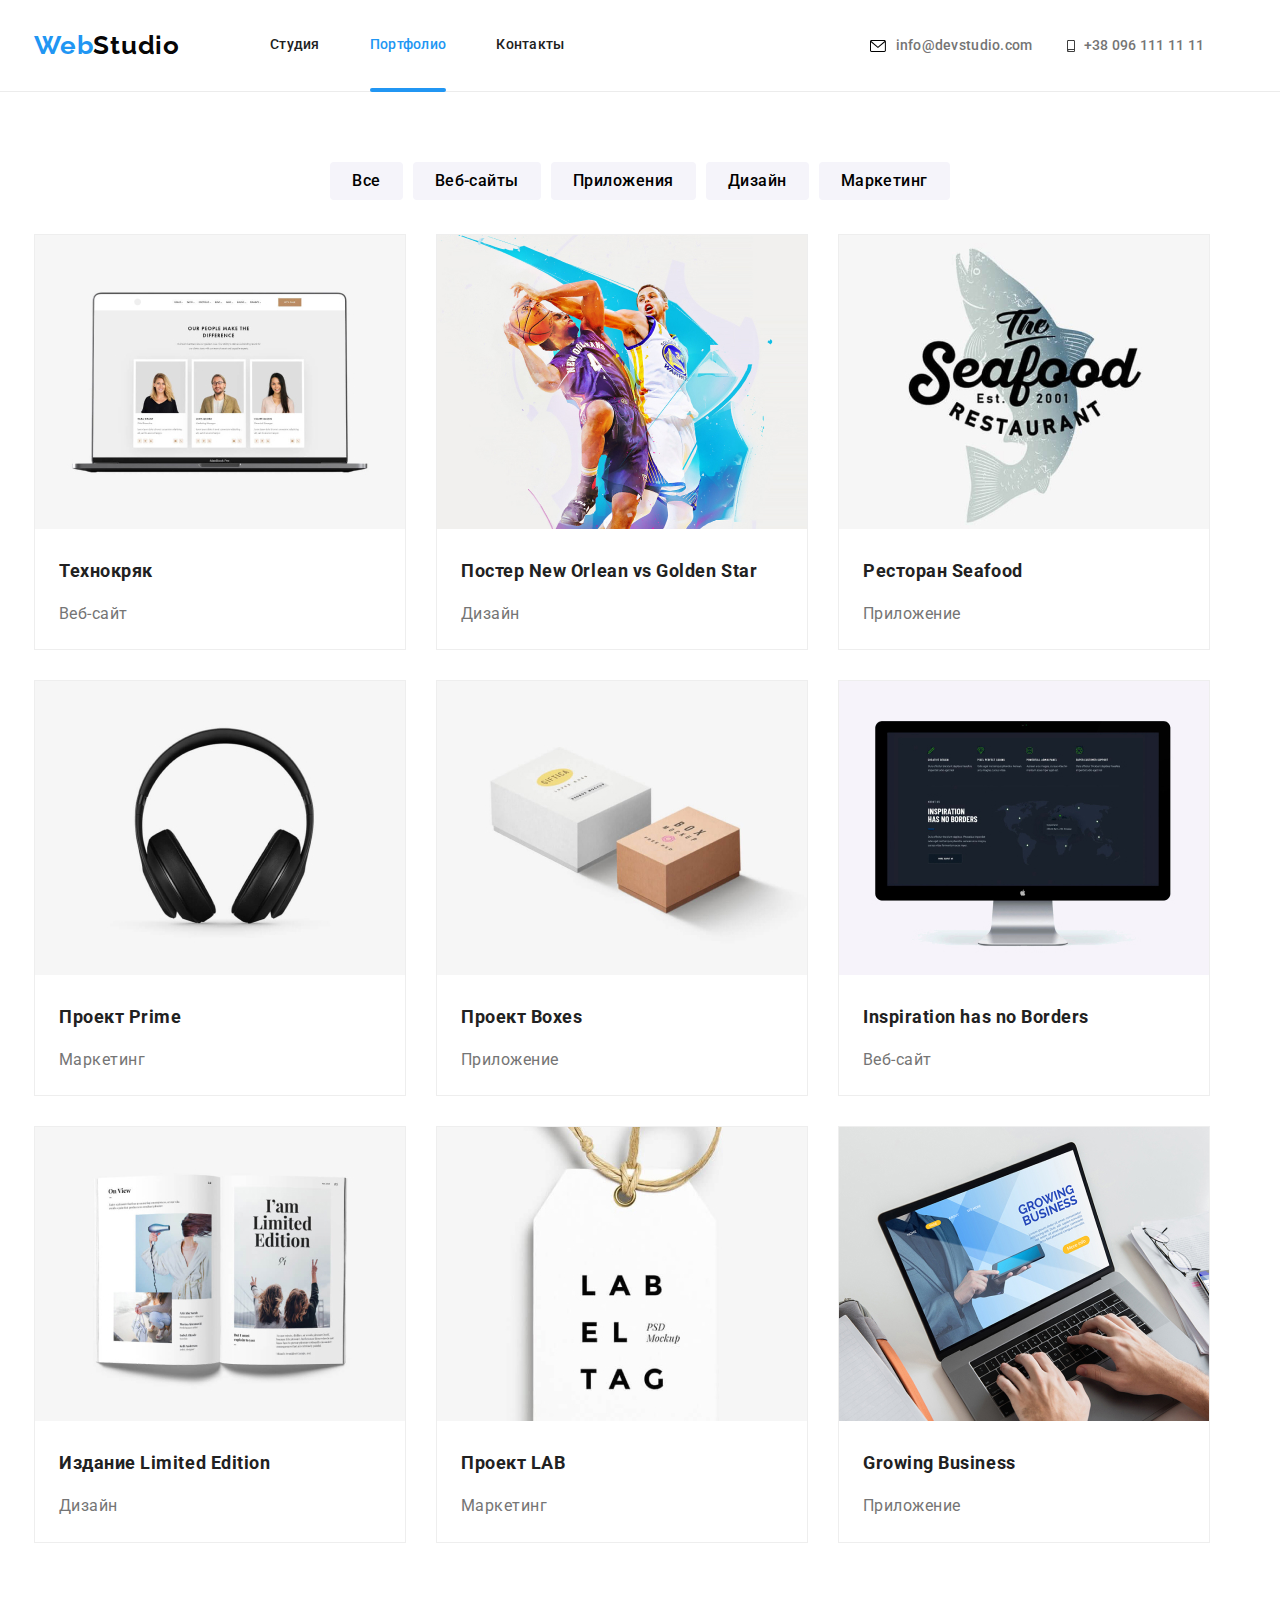
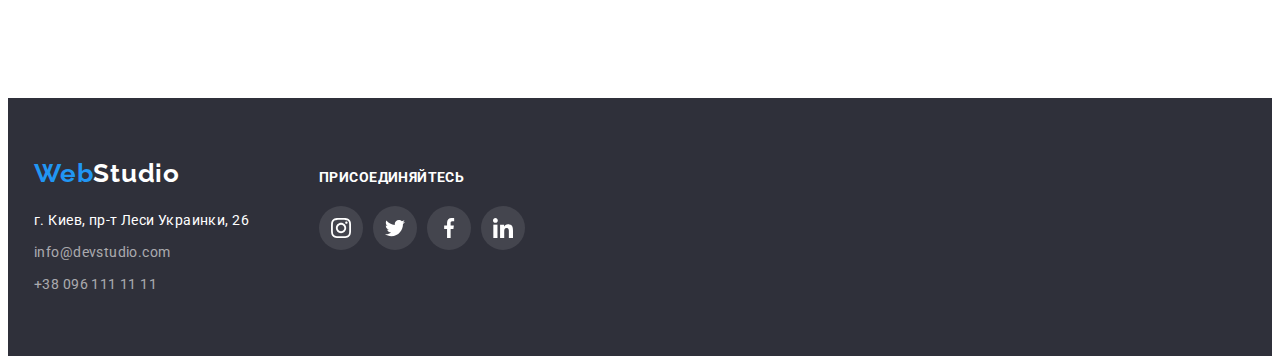
==== portfolio.html @ 9067aaf4 "g" ====
<!DOCTYPE html>
<html lang="ru">

<head>
    <meta charset="UTF-8">
    <meta http-equiv="X-UA-Compatible" content="IE=edge">
    <meta name="viewport" content="width=device-width, initial-scale=1.0">
    <title>home work 2</title>
    <link rel="preconnect" href="https://fonts.gstatic.com" />
    <link
        href="https://fonts.googleapis.com/css2?family=Raleway:wght@700&family=Roboto:wght@400;500;700;900&display=swap"
        rel="stylesheet" />
    <link rel="stylesheet" href="https://cdnjs.cloudflare.com/ajax/libs/modern-normalize/1.1.0/modern-normalize.min.css"
        integrity="sha512-wpPYUAdjBVSE4KJnH1VR1HeZfpl1ub8YT/NKx4PuQ5NmX2tKuGu6U/JRp5y+Y8XG2tV+wKQpNHVUX03MfMFn9Q=="
        crossorigin="anonymous" referrerpolicy="no-referrer" />
    <link rel="stylesheet" href="css/portfolio.css" />
</head>

<body>
    <!--Верхня лінія-->
    <header data-header class="header">
        <div class="container header-container">
            <a class="logo" href="./index.html"> <span class="logo-1">Web</span><span class="logo-2">Studio</span></a>
            <div class="header-nav-container">
                <nav class="header-nav">
                    <ul class="header-list">
                        <li class="header-item header-item1"><a class="header-link-1" href="index.html">Студия</a></li>
                        <li class="header-item header-item2"><a class="header-link-2"
                                href="portfolio.html">Портфолио</a>
                        </li>
                        <li class="header-item header-item3"><a class="header-link-3" href=""> Контакты</a></li>
                    </ul>
                </nav>
                <ul class="header-contacts">

                    <li class="header-contacts-item">

                        <a class="header-e-mail" href="mailto:info@devstudio.com"><svg class="header-icon" width="16"
                                height="12">
                                <use href="./images/icons/icons.svg#envelope-hover"></use>
                            </svg>info@devstudio.com
                        </a>
                    </li>
                    <li class="header-contacts-item">

                        <a class="header-tel" href="tel:+380961111111"><svg class="header-icon" width="16" height="12">
                                <use href="./images/icons/icons.svg#smartphone"></use>
                            </svg>+38 096 111 11 11
                        </a>
                    </li>
                </ul>
            </div>
        </div>
    </header>
    <main>
        <!-- portfolio -->
        <h2 hidden>Портфолио</h2>
        <section class="portfolio">
            <div class="container container-portfolio">
                <!-- Filters -->
                <ul class="filters-list">
                    <li class="filters-item">
                        <button type="button" class="filters-btm filters-btm-active filters-btm1">Все</button>
                    </li>
                    <li class="filters-item">
                        <button type="button" class="filters-btm filters-btm2">Веб-сайты</button>
                    </li>
                    <li class="filters-item">
                        <button type="button" class="filters-btm filters-btm3">Приложения</button>
                    </li>
                    <li class="filters-item">
                        <button type="button" class="filters-btm filters-btm4">Дизайн</button>
                    </li>
                    <li class="filters-item">
                        <button type="button" class="filters-btm filters-btm5">Маркетинг</button>
                    </li>
                </ul>

                <!-- Projects -->

                <ul class="projects-list">
                    <li class="projects-item">
                        <a class="projects-link projects-overlay" href="">
                            <div class="overlay">
                                <img class="projects-photo" src="images/img5.jpg" alt="project1" width="370" />
                                <p class="overlay-text">Ресурс предлагает комплексные предложения с разным уровнем
                                    функционала и сервисов. Все это позволит посетителю получить
                                    исчерпывающие сведения о компании или частном лице.</p>
                            </div>
                            <div class="projects-box">
                                <h3 class="projects-title">Технокряк</h3>
                                <p class="projects-subtitle">Веб-сайт</p>
                            </div>

                        </a>
                    </li>
                    <li class="projects-item">
                        <a class="projects-link" href="">
                            <div class="overlay">
                                <img class="projects-photo" src="images/img6.jpg" alt="project2" width="370" />
                            </div>
                            <div class="projects-box">
                                <h3 class="projects-title">Постер New Orlean vs Golden Star</h3>
                                <p class="projects-subtitle">Дизайн</p>
                            </div>
                        </a>
                    </li>
                    <li class="projects-item">
                        <a class="projects-link" href="">
                            <div class="overlay">
                                <img class="projects-photo" src="images/img(7).jpg" alt="project3" width="370" />
                            </div>
                            <div class="projects-box">
                                <h3 class="projects-title">Ресторан Seafood</h3>
                                <p class="projects-subtitle">Приложение</p>
                            </div>
                        </a>
                    </li>
                    <li class="projects-item">
                        <a class="projects-link" href="">
                            <div class="overlay">
                                <img class="projects-photo" src="images/img(8).jpg" alt="project4" width="370" />
                            </div>
                            <div class="projects-box">
                                <h3 class="projects-title">Проект Prime</h3>
                                <p class="projects-subtitle">Маркетинг
                                </p>
                            </div>
                        </a>
                    </li>
                    <li class="projects-item">
                        <a class="projects-link" href="">
                            <div class="overlay">
                                <img class="projects-photo" src="images/img(9).jpg" alt="project5" width="370" />
                            </div>
                            <div class="projects-box">
                                <h3 class="projects-title">Проект Boxes</h3>
                                <p class="projects-subtitle">Приложение </p>
                            </div>
                        </a>
                    </li>
                    <li class="projects-item">
                        <a class="projects-link" href="">
                            <div class="overlay">
                                <img class="projects-photo" src="images/img(10).jpg" alt="project6" width="370" />
                            </div>
                            <div class="projects-box">
                                <h3 class="projects-title">Inspiration has no Borders</h3>
                                <p class="projects-subtitle">Веб-сайт</p>
                            </div>
                        </a>
                    </li>
                    <li class="projects-item">
                        <a class="projects-link" href="">
                            <div class="overlay">
                                <img class="projects-photo" src="images/img(11).jpg" alt="project7" width="370" />
                            </div>
                            <div class="projects-box">
                                <h3 class="projects-title">Издание Limited Edition</h3>
                                <p class="projects-subtitle">Дизайн</p>
                            </div>
                        </a>
                    </li>
                    <li class="projects-item">
                        <a class="projects-link" href="">
                            <div class="overlay">
                                <img class="projects-photo" src="images/img(12).jpg" alt="project8" width="370" />
                            </div>
                            <div class="projects-box">
                                <h3 class="projects-title">Проект LAB</h3>
                                <p class="projects-subtitle">Маркетинг</p>
                            </div>
                        </a>
                    </li>
                    <li class="projects-item">
                        <a class="projects-link" href="">
                            <div class="overlay">
                                <img class="projects-photo" src="images/img(13).jpg" alt="project9" width="370" />
                            </div>
                            <div class="projects-box">
                                <h3 class="projects-title">Growing Business</h3>
                                <p class="projects-subtitle">Приложение</p>
                            </div>
                        </a>
                    </li>
                </ul>
            </div>
        </section>
    </main>


    <footer class="footer">
        <div class="container footer-container">
            <div>
                <a class="footer-logo" href="./index.html"><span class="footer-logo-1">Web</span><span
                        class="footer-logo-2">Studio</span></a>
                <address class="footer-adress">
                    <ul class="footer-list">
                        <li class="footer-item"><a class="footer-link-1 footer-link" target="_blank"
                                rel="noopener noreferrer" href="https://goo.gl/maps/jTzLidg23AgvHUdS9"> г. Киев,
                                пр-т
                                Леси Украинки, 26</a></li>
                        <li class="footer-item"><a class="footer-link-2 footer-link"
                                href="mailto:info@devstudio.com">info@devstudio.com</a>
                        </li>
                        <li class="footer-item"><a class="footer-link-2 footer-link" href="tel:+380961111111">+38 096
                                111
                                11
                                11</a></li>
                    </ul>
                </address>
            </div>
            <div class="footer-social-container">
                <h2 class="footer-social-title">присоединяйтесь</h2>
                <ul class="footer-social-list">
                    <li class="footer-social-item">
                        <a href="" class="footer-social-link">
                            <svg class="footer-social-icon" width="20" height="20">
                                <use href="./images/icons/icons.svg#instagram"></use>
                            </svg>
                        </a>
                    </li>
                    <li class="footer-social-item">
                        <a href="" class="footer-social-link">
                            <svg class="footer-social-icon" width="20" height="20">
                                <use href="./images/icons/icons.svg#twitter"></use>
                            </svg>
                        </a>
                    </li>
                    <li class="footer-social-item">
                        <a href="" class="footer-social-link">
                            <svg class="footer-social-icon" width="20" height="20">
                                <use href="./images/icons/icons.svg#facebook"></use>
                            </svg>
                        </a>
                    </li>
                    <li class="footer-social-item">
                        <a href="" class="footer-social-link">
                            <svg class="footer-social-icon" width="20" height="20">
                                <use href="./images/icons/icons.svg#linkedin"></use>
                            </svg>
                        </a>
                    </li>
                </ul>
            </div>
        </div>
    </footer>
    <script src="./js/header-scroll.js"></script>
</body>
---- css/portfolio.css ----
:root {
  --timing-function: cubic-bezier(0.4, 0, 0.2, 1);
}

body {
  background-color: rgba(255, 255, 255, 1);
  color: rgba(117, 117, 117, 1);
  font-family: "Roboto", "sans-serif";
  padding-top: 60px;
}
.container {
  width: 1212px;
  padding: 0px 15px 0px 15px;
  margin-left: auto;
  margin-right: auto;
}

/* Header */
.header {
  position: fixed;
  z-index: 100;
  padding-top: 30px;
  padding-bottom: 30px;
  border-bottom: 1px solid rgba(236, 236, 236, 1);
  background-color: rgba(255, 255, 255, 1);
  top: 0;
  left: 0;
  width: 100%;
  transition: background-color var(--anim-fast),
    backdrop-filter var(--anim-fast);
}
.header.no-transparency {
  background-color: rgba(255, 255, 255, 0.4);
  backdrop-filter: blur(4px);
  transition: opacity 250ms var(--timing-function);
}

.header-container {
  display: flex;
  align-items: center;
}
/* Logo */
.logo {
  font-family: "Raleway";
  font-weight: 700;
  font-size: 26px;
  line-height: 1.2;
  letter-spacing: 0.03em;
  text-decoration: none;
}

.logo-2 {
  color: rgba(0, 0, 0, 0.986);
}

.logo-1 {
  color: rgba(33, 150, 243, 1);
}
/* Link */
.header-nav-container {
  display: flex;
  align-items: center;
  justify-content: center;
  margin-left: 90px;
  gap: 305px;
}
.header-list,
.header-contacts {
  list-style: none;
  display: flex;
  margin: 0;
}
.header-nav {
}
.header-list {
  gap: 50px;
  padding: 0;
  margin: 0;
}

.header-link-1,
.header-link-2,
.header-link-3 {
  font-weight: 500;
  font-size: 14px;
  line-height: 1.2;
  letter-spacing: 0.02em;
  text-decoration: none;
}
.header-link-2 {
  color: rgba(33, 150, 243, 1);
}
.header-link-2::after {
  content: "";
  display: block;
  width: 100%;
  height: 4px;
  border-radius: 2px;
  background-color: rgba(33, 150, 243, 1);
  position: relative;
  top: 35px;
}
.header-link-1,
.header-link-3 {
  color: rgba(33, 33, 33, 1);
}
.header-link-1:hover,
.header-link-1:focus,
.header-link-2:hover,
.header-link-2:focus,
.header-link-3:hover,
.header-link-3:focus {
  color: rgba(33, 150, 243, 1);
  transition: opacity 250ms var(--timing-function);
}

.header-contacts {
  padding: 0;
  margin: 0;
  gap: 30px;
}
.header-contacts-item {
  display: flex;
  align-items: center;
  justify-content: center;
}
.header-tel,
.header-e-mail {
  font-weight: 500;
  font-size: 14px;
  line-height: 1.2;
  letter-spacing: 0.02em;
  text-decoration: none;
}
.header-e-mail {
  color: rgba(117, 117, 117, 1);
  display: flex;
  align-items: center;
  justify-content: center;
  gap: 10px;
}
.header-e-mail:hover {
  color: rgba(33, 150, 243, 1);
  transition: opacity 250ms var(--timing-function);
}
.header-e-mail:hover .header-icon {
  fill: rgb(33, 150, 243);
  transition: opacity 250ms var(--timing-function);
}
.header-e-mail:focus {
  color: rgba(33, 150, 243, 1);
  transition: opacity 250ms var(--timing-function);
}
.header-e-mail:focus .header-icon {
  fill: rgb(33, 150, 243);
  transition: opacity 250ms var(--timing-function);
}
.header-tel {
  color: rgba(117, 117, 117, 1);
  display: flex;
  align-items: center;
  justify-content: center;
  gap: 5px;
}
.header-tel:hover {
  color: rgb(33, 150, 243);
  transition: opacity 250ms var(--timing-function);
}
.header-tel:hover .header-icon {
  fill: rgb(33, 150, 243);
  transition: opacity 250ms var(--timing-function);
}
.header-tel:focus {
  color: rgb(33, 150, 243);
  transition: opacity 250ms var(--timing-function);
}
.header-tel:focus .header-icon {
  fill: rgb(33, 150, 243);
  transition: opacity 250ms var(--timing-function);
}

/* Portfolio */

.portfolio {
  padding-top: 94px;
  padding-bottom: 155px;
}

/* Filters */

.filters-list {
  list-style: none;
  display: flex;
  padding: 0;
  gap: 10px;
  margin: 0;
  justify-content: center;
}
.filters-btm {
  background-color: rgba(245, 244, 250, 1);
  cursor: pointer;
  font-weight: 500;
  font-size: 16px;
  line-height: 1.6;
  font-family: inherit;
  letter-spacing: 0.03em;
  border: 0;
  border-radius: 4px;
  padding: 6px 22px;
  align-items: center;
}
.filters-btm:hover,
.filters-btm:focus {
  color: rgba(255, 255, 255, 1);
  background-color: rgba(33, 150, 243, 1);
  box-shadow: 0px 3px 1px rgba(0, 0, 0, 0.1), 0px 1px 2px rgba(0, 0, 0, 0.08),
    0px 2px 2px rgba(0, 0, 0, 0.12);
  transition: opacity 250ms var(--timing-function);
}

/* .filters-btm-active {
  background-color: rgba(33, 150, 243, 1);
} */

/* Projects */
.projects-list {
  list-style: none;
  margin: 34px 0px 0px 0px;
  padding: 0;
  display: flex;
  flex-wrap: wrap;
  gap: 30px;
}

.projects-box {
  padding: 20px 24px 20px 24px;
  border-right: 1px rgba(238, 238, 238, 1);
  border-bottom: 1px rgba(238, 238, 238, 1);
  border-left: 1px rgba(238, 238, 238, 1);
  z-index: 3;
}
.projects-link {
  text-decoration: none;
  display: block;
  border: 1px solid #eeeeee;
}
.projects-link:hover {
  box-shadow: 0px 1px 1px rgba(0, 0, 0, 0.12), 0px 4px 4px rgba(0, 0, 0, 0.06),
    1px 4px 6px rgba(0, 0, 0, 0.16);
  transition: opacity 250ms var(--timing-function);
}
.projects-link:focus {
  box-shadow: 0px 1px 1px rgba(0, 0, 0, 0.12), 0px 4px 4px rgba(0, 0, 0, 0.06),
    1px 4px 6px rgba(0, 0, 0, 0.16);
  transition: opacity 250ms var(--timing-function);
}

.projects-title {
  font-weight: 700;
  font-size: 18px;
  line-height: 2;
  letter-spacing: 0.03em;
  color: rgba(33, 33, 33, 1);
  margin: 0;
  margin-bottom: 10px;
  padding: 0;
}
.projects-subtitle {
  line-height: 1.9;
  letter-spacing: 0.03em;
  color: rgb(117, 117, 117);
  margin: 0;
  padding: 0;
}

.overlay {
  position: relative;
  z-index: 1;
  overflow: hidden;
}
.overlay:hover > .overlay-text {
  /* display: block; */

  opacity: 1;
  transform: translatey(0);
}
.overlay-text {
  position: absolute;
  background-color: rgba(33, 150, 243, 0.8);
  color: rgba(255, 255, 255, 1);
  width: 100%;
  height: 100%;
  left: 0;
  top: 0;
  bottom: 0;
  margin: 0;
  padding: 63px 24px;
  opacity: 0;
  font-weight: 400;
  font-size: 18px;
  line-height: 1.6;
  letter-spacing: 0.03em;
  transform: translatey(70%);
  transition: transform 250ms ease;
  z-index: 1;
}

/* Footer */

.footer {
  background-color: rgba(47, 48, 58, 1);
  padding-top: 60px;
  padding-bottom: 60px;
}
.footer-container {
  display: flex;
  align-items: baseline;
}
.footer-logo {
  font-family: "Raleway";
  font-style: normal;
  font-weight: 700;
  font-size: 26px;
  line-height: 1.2;
  letter-spacing: 0.03em;
  text-decoration: none;
}

.footer-logo-1 {
  color: rgba(33, 150, 243, 1);
}
.footer-logo-2 {
  color: rgba(255, 255, 255, 1);
}
.footer-adress {
  font-style: normal;
  margin-top: 20px;
}
.footer-list {
  list-style: none;
  padding: 0;
  display: flex;
  flex-direction: column;
  gap: 8px;
  margin: 0;
}
.footer-link-1 {
  color: rgba(255, 255, 255, 1);
  font-weight: 400;
  font-size: 14px;
  line-height: 1.7;
  letter-spacing: 0.03em;
  text-decoration: none;
}
.footer-link-2 {
  color: rgba(255, 255, 255, 0.6);
  font-weight: 400;
  font-size: 14px;
  line-height: 1.7;
  letter-spacing: 0.03em;
  text-decoration: none;
}

.footer-link:hover,
.footer-link:focus,
.footer-link-1:hover,
.footer-link-1:focus {
  color: rgba(33, 150, 243, 1);
  transition: opacity 250ms var(--timing-function);
}
.footer-social-container {
  margin-left: 70px;
}
.footer-social-title {
  color: rgba(255, 255, 255, 1);
  font-weight: 700;
  font-size: 14px;
  line-height: 1.2;
  letter-spacing: 0.03em;
  text-transform: uppercase;
  margin: 0px 0px 20px 0px;
}
.footer-social-list {
  list-style: none;
  display: flex;
  justify-content: center;
  align-items: center;
  padding: 0;
  margin: 0;
  gap: 10px;
}
.footer-social-link {
  display: flex;
  width: 44px;
  height: 44px;
  border-radius: 50%;
  justify-content: center;
  align-items: center;
  background-color: rgba(255, 255, 255, 0.1);
}
.footer-social-link:hover {
  background-color: rgba(33, 150, 243, 1);
  transition: opacity 250ms var(--timing-function);
}

.footer-social-link:focus {
  background-color: rgba(33, 150, 243, 1);
  transition: opacity 250ms var(--timing-function);
}

.footer-social-icon {
  --color1: rgba(255, 255, 255, 1);
}
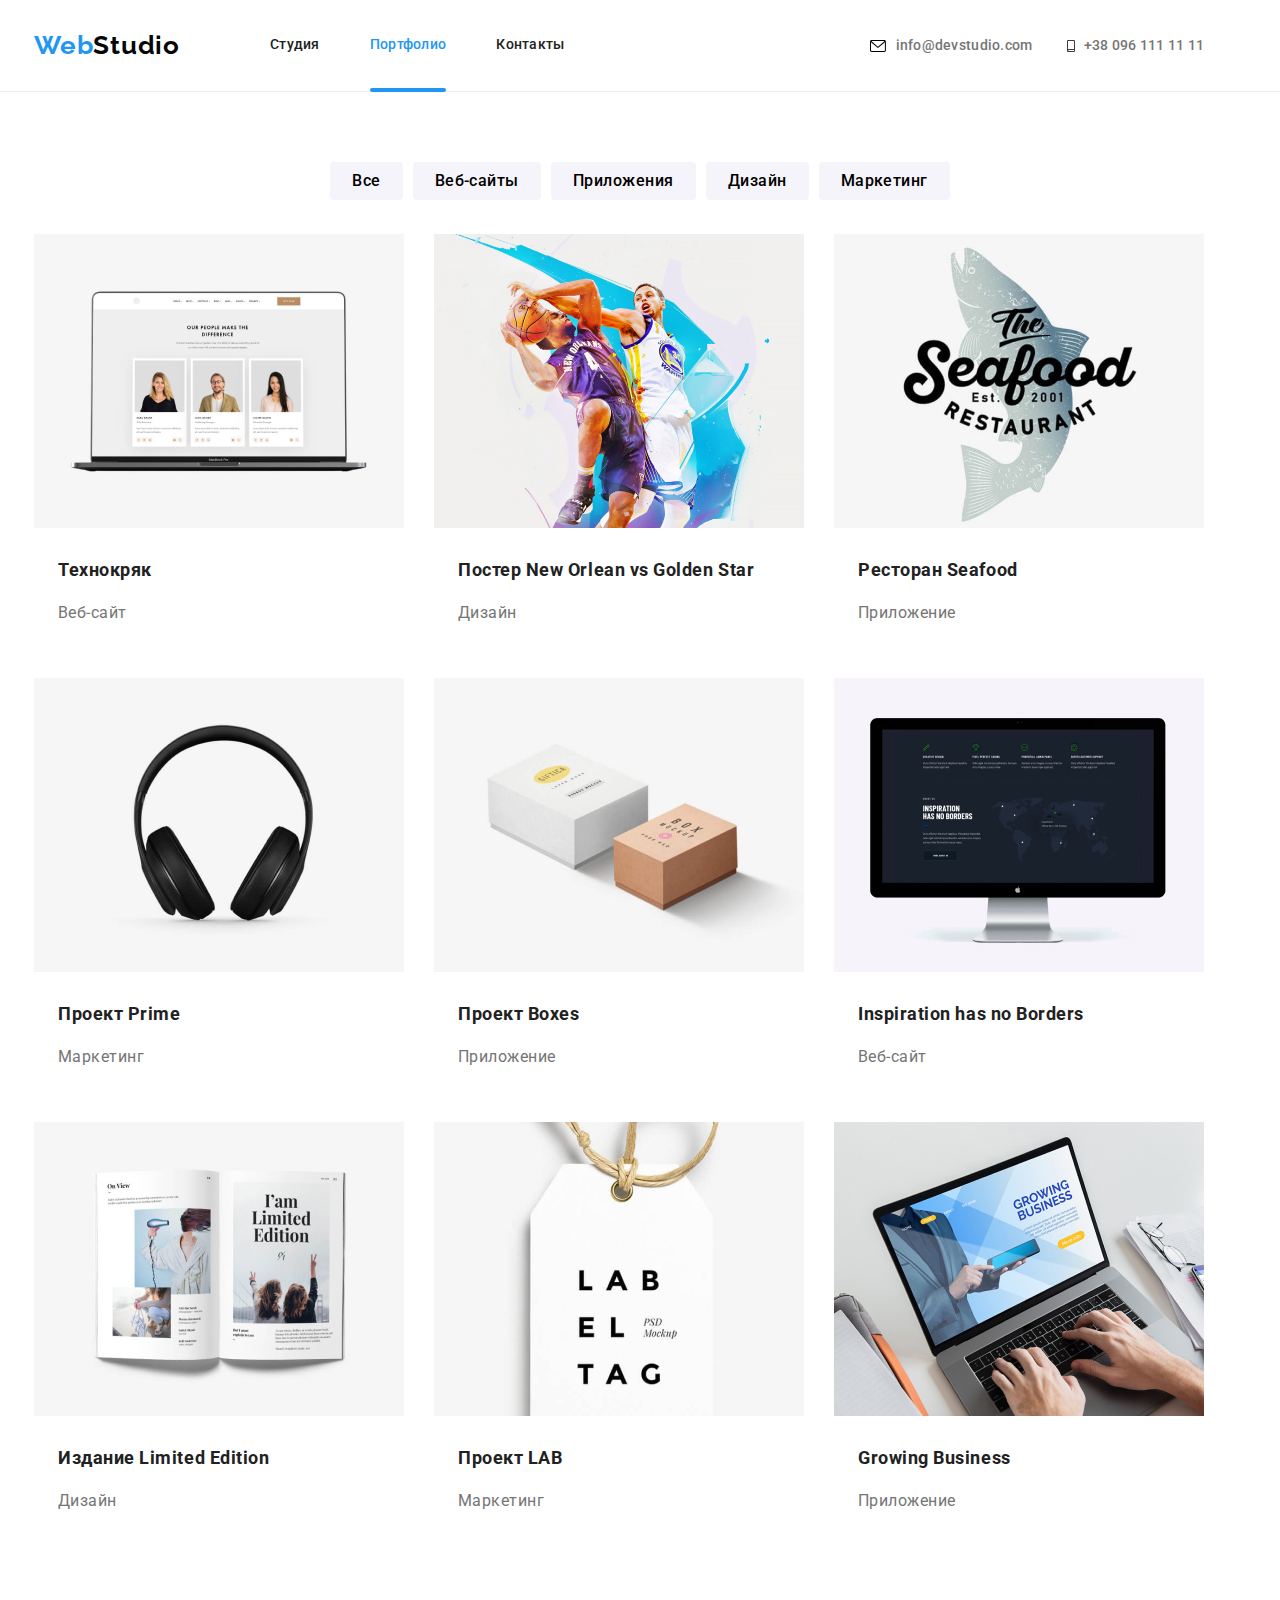
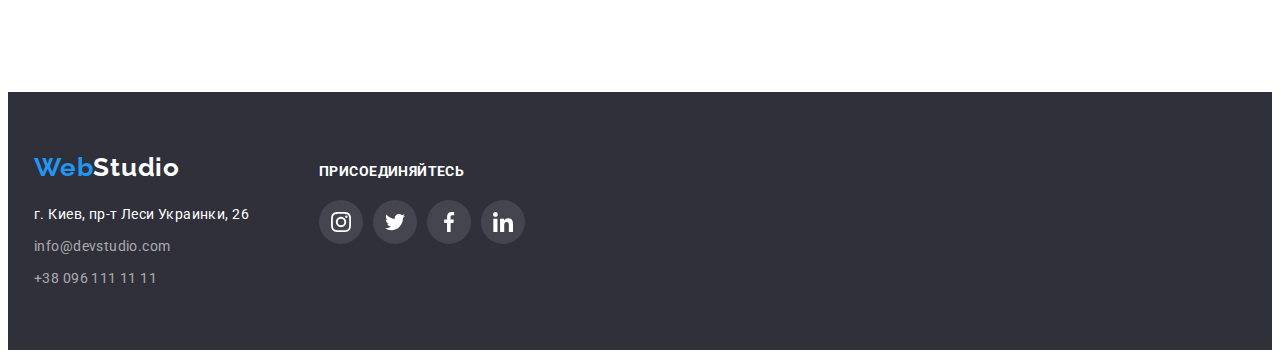
==== commit b16d2f09: "t" ====
--- a/portfolio.html
+++ b/portfolio.html
@@ -95,9 +95,12 @@
                         </a>
                     </li>
                     <li class="projects-item">
-                        <a class="projects-link" href="">
+                        <a class="projects-link projects-overlay" href="">
                             <div class="overlay">
                                 <img class="projects-photo" src="images/img6.jpg" alt="project2" width="370" />
+                                <p class="overlay-text">Ресурс предлагает комплексные предложения с разным уровнем
+                                    функционала и сервисов. Все это позволит посетителю получить
+                                    исчерпывающие сведения о компании или частном лице.</p>
                             </div>
                             <div class="projects-box">
                                 <h3 class="projects-title">Постер New Orlean vs Golden Star</h3>
@@ -106,9 +109,12 @@
                         </a>
                     </li>
                     <li class="projects-item">
-                        <a class="projects-link" href="">
+                        <a class="projects-link projects-overlay" href="">
                             <div class="overlay">
                                 <img class="projects-photo" src="images/img(7).jpg" alt="project3" width="370" />
+                                <p class="overlay-text">Ресурс предлагает комплексные предложения с разным уровнем
+                                    функционала и сервисов. Все это позволит посетителю получить
+                                    исчерпывающие сведения о компании или частном лице.</p>
                             </div>
                             <div class="projects-box">
                                 <h3 class="projects-title">Ресторан Seafood</h3>
@@ -117,9 +123,12 @@
                         </a>
                     </li>
                     <li class="projects-item">
-                        <a class="projects-link" href="">
+                        <a class="projects-link projects-overlay" href="">
                             <div class="overlay">
                                 <img class="projects-photo" src="images/img(8).jpg" alt="project4" width="370" />
+                                <p class="overlay-text">Ресурс предлагает комплексные предложения с разным уровнем
+                                    функционала и сервисов. Все это позволит посетителю получить
+                                    исчерпывающие сведения о компании или частном лице.</p>
                             </div>
                             <div class="projects-box">
                                 <h3 class="projects-title">Проект Prime</h3>
@@ -129,9 +138,12 @@
                         </a>
                     </li>
                     <li class="projects-item">
-                        <a class="projects-link" href="">
+                        <a class="projects-link projects-overlay" href="">
                             <div class="overlay">
                                 <img class="projects-photo" src="images/img(9).jpg" alt="project5" width="370" />
+                                <p class="overlay-text">Ресурс предлагает комплексные предложения с разным уровнем
+                                    функционала и сервисов. Все это позволит посетителю получить
+                                    исчерпывающие сведения о компании или частном лице.</p>
                             </div>
                             <div class="projects-box">
                                 <h3 class="projects-title">Проект Boxes</h3>
@@ -139,10 +151,13 @@
                             </div>
                         </a>
                     </li>
-                    <li class="projects-item">
-                        <a class="projects-link" href="">
+                    <li class="projects-item ">
+                        <a class="projects-link projects-overlay" href="">
                             <div class="overlay">
                                 <img class="projects-photo" src="images/img(10).jpg" alt="project6" width="370" />
+                                <p class="overlay-text">Ресурс предлагает комплексные предложения с разным уровнем
+                                    функционала и сервисов. Все это позволит посетителю получить
+                                    исчерпывающие сведения о компании или частном лице.</p>
                             </div>
                             <div class="projects-box">
                                 <h3 class="projects-title">Inspiration has no Borders</h3>
@@ -150,10 +165,13 @@
                             </div>
                         </a>
                     </li>
-                    <li class="projects-item">
-                        <a class="projects-link" href="">
+                    <li class="projects-item ">
+                        <a class="projects-link projects-overlay" href="">
                             <div class="overlay">
                                 <img class="projects-photo" src="images/img(11).jpg" alt="project7" width="370" />
+                                <p class="overlay-text">Ресурс предлагает комплексные предложения с разным уровнем
+                                    функционала и сервисов. Все это позволит посетителю получить
+                                    исчерпывающие сведения о компании или частном лице.</p>
                             </div>
                             <div class="projects-box">
                                 <h3 class="projects-title">Издание Limited Edition</h3>
@@ -162,9 +180,12 @@
                         </a>
                     </li>
                     <li class="projects-item">
-                        <a class="projects-link" href="">
+                        <a class="projects-link projects-overlay" href="">
                             <div class="overlay">
                                 <img class="projects-photo" src="images/img(12).jpg" alt="project8" width="370" />
+                                <p class="overlay-text">Ресурс предлагает комплексные предложения с разным уровнем
+                                    функционала и сервисов. Все это позволит посетителю получить
+                                    исчерпывающие сведения о компании или частном лице.</p>
                             </div>
                             <div class="projects-box">
                                 <h3 class="projects-title">Проект LAB</h3>
@@ -173,9 +194,12 @@
                         </a>
                     </li>
                     <li class="projects-item">
-                        <a class="projects-link" href="">
+                        <a class="projects-link projects-overlay" href="">
                             <div class="overlay">
                                 <img class="projects-photo" src="images/img(13).jpg" alt="project9" width="370" />
+                                <p class="overlay-text">Ресурс предлагает комплексные предложения с разным уровнем
+                                    функционала и сервисов. Все это позволит посетителю получить
+                                    исчерпывающие сведения о компании или частном лице.</p>
                             </div>
                             <div class="projects-box">
                                 <h3 class="projects-title">Growing Business</h3>
--- a/css/portfolio.css
+++ b/css/portfolio.css
@@ -131,6 +131,7 @@
   line-height: 1.2;
   letter-spacing: 0.02em;
   text-decoration: none;
+  transition: color 250ms var(--timing-function);
 }
 .header-e-mail {
   color: rgba(117, 117, 117, 1);
@@ -141,19 +142,15 @@
 }
 .header-e-mail:hover {
   color: rgba(33, 150, 243, 1);
-  transition: opacity 250ms var(--timing-function);
 }
 .header-e-mail:hover .header-icon {
   fill: rgb(33, 150, 243);
-  transition: opacity 250ms var(--timing-function);
 }
 .header-e-mail:focus {
   color: rgba(33, 150, 243, 1);
-  transition: opacity 250ms var(--timing-function);
 }
 .header-e-mail:focus .header-icon {
   fill: rgb(33, 150, 243);
-  transition: opacity 250ms var(--timing-function);
 }
 .header-tel {
   color: rgba(117, 117, 117, 1);
@@ -164,19 +161,18 @@
 }
 .header-tel:hover {
   color: rgb(33, 150, 243);
-  transition: opacity 250ms var(--timing-function);
 }
 .header-tel:hover .header-icon {
   fill: rgb(33, 150, 243);
-  transition: opacity 250ms var(--timing-function);
 }
 .header-tel:focus {
   color: rgb(33, 150, 243);
-  transition: opacity 250ms var(--timing-function);
 }
 .header-tel:focus .header-icon {
   fill: rgb(33, 150, 243);
-  transition: opacity 250ms var(--timing-function);
+}
+.header-icon {
+  transition: fill 250ms var(--timing-function);
 }
 
 /* Portfolio */
@@ -208,6 +204,9 @@
   border-radius: 4px;
   padding: 6px 22px;
   align-items: center;
+  transition: color 250ms var(--timing-function),
+    background-color 250ms var(--timing-function),
+    box-shadow 250ms var(--timing-function);
 }
 .filters-btm:hover,
 .filters-btm:focus {
@@ -215,7 +214,6 @@
   background-color: rgba(33, 150, 243, 1);
   box-shadow: 0px 3px 1px rgba(0, 0, 0, 0.1), 0px 1px 2px rgba(0, 0, 0, 0.08),
     0px 2px 2px rgba(0, 0, 0, 0.12);
-  transition: opacity 250ms var(--timing-function);
 }
 
 /* .filters-btm-active {
@@ -242,17 +240,15 @@
 .projects-link {
   text-decoration: none;
   display: block;
-  border: 1px solid #eeeeee;
+  transition: box-shadow 250ms var(--timing-function);
 }
 .projects-link:hover {
   box-shadow: 0px 1px 1px rgba(0, 0, 0, 0.12), 0px 4px 4px rgba(0, 0, 0, 0.06),
     1px 4px 6px rgba(0, 0, 0, 0.16);
-  transition: opacity 250ms var(--timing-function);
 }
 .projects-link:focus {
   box-shadow: 0px 1px 1px rgba(0, 0, 0, 0.12), 0px 4px 4px rgba(0, 0, 0, 0.06),
     1px 4px 6px rgba(0, 0, 0, 0.16);
-  transition: opacity 250ms var(--timing-function);
 }
 
 .projects-title {
@@ -278,9 +274,12 @@
   z-index: 1;
   overflow: hidden;
 }
-.overlay:hover > .overlay-text {
-  /* display: block; */
-
+
+.projects-overlay:hover > .overlay > :nth-child(2) {
+  opacity: 1;
+  transform: translatey(0);
+}
+.projects-overlay:focus > .overlay > :nth-child(2) {
   opacity: 1;
   transform: translatey(0);
 }
@@ -293,20 +292,20 @@
   left: 0;
   top: 0;
   bottom: 0;
-  margin: 0;
+  margin: 0px 0px 0px 0px;
   padding: 63px 24px;
-  opacity: 0;
+  opacity: 1;
   font-weight: 400;
   font-size: 18px;
   line-height: 1.6;
   letter-spacing: 0.03em;
-  transform: translatey(70%);
-  transition: transform 250ms ease;
+  transform: translatey(100%);
+  transition: transform 250ms ease-out;
+
   z-index: 1;
 }
 
 /* Footer */
-
 .footer {
   background-color: rgba(47, 48, 58, 1);
   padding-top: 60px;
@@ -360,13 +359,15 @@
   letter-spacing: 0.03em;
   text-decoration: none;
 }
+.footer-link {
+  transition: color 250ms var(--timing-function);
+}
 
 .footer-link:hover,
 .footer-link:focus,
 .footer-link-1:hover,
 .footer-link-1:focus {
   color: rgba(33, 150, 243, 1);
-  transition: opacity 250ms var(--timing-function);
 }
 .footer-social-container {
   margin-left: 70px;
@@ -397,17 +398,16 @@
   justify-content: center;
   align-items: center;
   background-color: rgba(255, 255, 255, 0.1);
+  transition: background-color 250ms var(--timing-function);
 }
 .footer-social-link:hover {
-  background-color: rgba(33, 150, 243, 1);
-  transition: opacity 250ms var(--timing-function);
+  background-color: rgb(33, 149, 243);
 }
 
 .footer-social-link:focus {
   background-color: rgba(33, 150, 243, 1);
-  transition: opacity 250ms var(--timing-function);
 }
 
 .footer-social-icon {
-  --color1: rgba(255, 255, 255, 1);
-}
+  fill: rgba(255, 255, 255, 1);
+}
